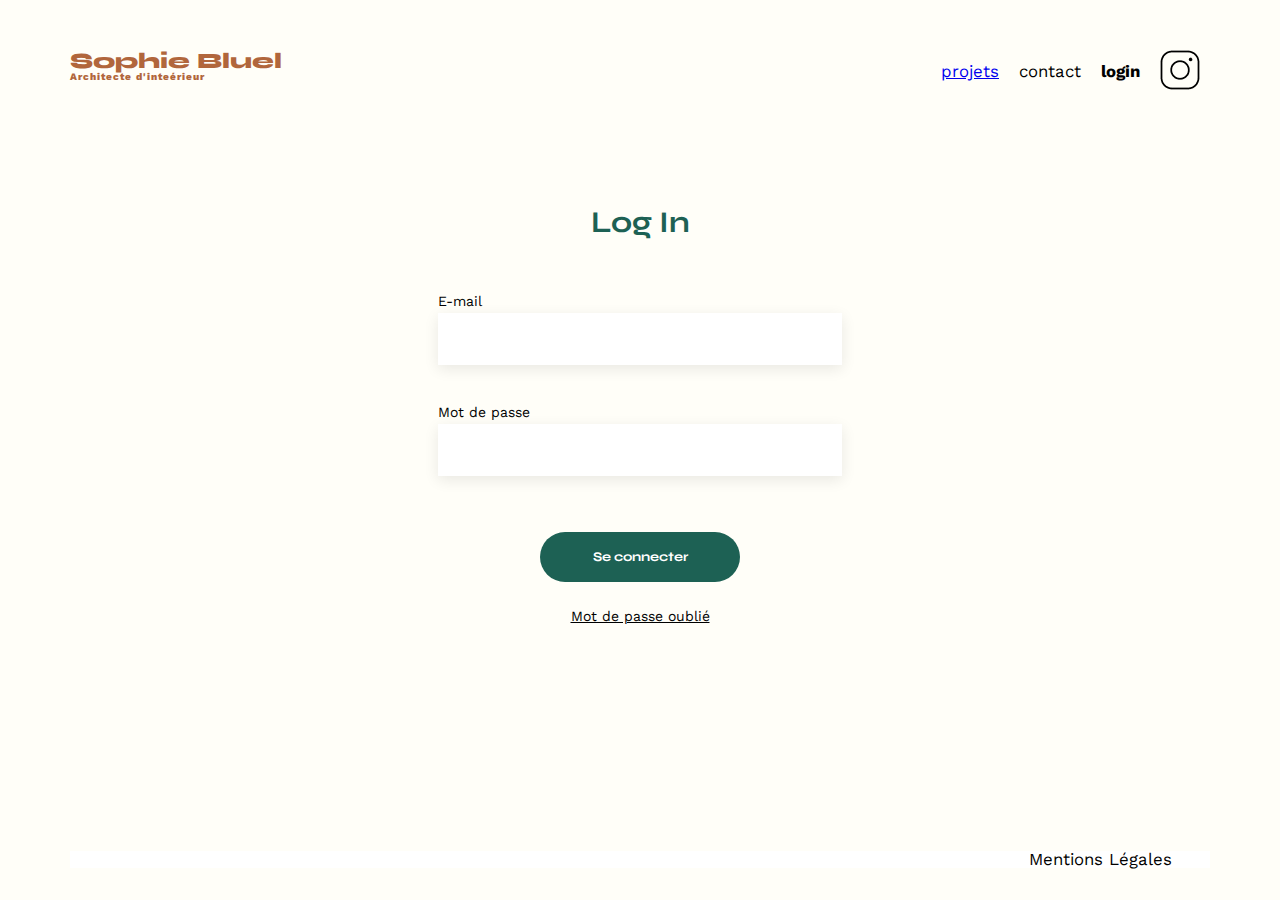
==== pages/login.html @ cee743a5 "Finished version with comments" ====
<!DOCTYPE html>
<html lang="fr">
	<head>
		<meta charset="UTF-8" />
		<title>Sophie Bluel - Architecte d'intérieur</title>
		<meta name="viewport" content="width=device-width, initial-scale=1.0" />
		<link rel="preconnect" href="https://fonts.googleapis.com" />
		<link rel="preconnect" href="https://fonts.gstatic.com" crossorigin />
		<link
			href="https://fonts.googleapis.com/css2?family=Syne:wght@700;800&family=Work+Sans&display=swap"
			rel="stylesheet"
		/>
		<meta name="description" content="" />
		<link rel="stylesheet" href="../assets/style.css" />
	</head>
	<body>
		<header>
			<h1>Sophie Bluel <span>Architecte d'inteérieur</span></h1>
			<nav>
				<ul>
					<li><a href="../index.html">projets</a></li>
					<li>contact</li>
					<li>login</li>
					<li><img src="../assets/icons/instagram.png" alt="Instagram" /></li>
				</ul>
			</nav>
		</header>
		<!------------------ Partie Login ------------------>
		<main class="log">
			<section class="section__log">
				<h2>Log In</h2>
				<form class="form__log" id="loginform">
					<label for="mail__entry">E-mail</label>
					<input type="email" class="mail__entry" name="mail" required />
					<label for="password__entry">Mot de passe</label>
					<input type="password" class="password__entry" name="password" required />
					<input type="submit" value="Se connecter" />
				</form>
				<a href="#">Mot de passe oublié</a>
			</section>
		</main>
		<!------------------ Fin de la partie login ------------------>
		<footer>
			<nav>
				<ul>
					<li>Mentions Légales</li>
				</ul>
			</nav>
		</footer>
		<script src="../js/log.js"></script>
	</body>
</html>
---- assets/style.css ----
/* http://meyerweb.com/eric/tools/css/reset/
   v2.0 | 20110126
   License: none (public domain)
*/

html,
body,
div,
span,
applet,
object,
iframe,
h1,
h2,
h3,
h4,
h5,
h6,
p,
blockquote,
pre,
a,
abbr,
acronym,
address,
big,
cite,
code,
del,
dfn,
em,
img,
ins,
kbd,
q,
s,
samp,
small,
strike,
strong,
sub,
sup,
tt,
var,
b,
u,
i,
center,
dl,
dt,
dd,
ol,
ul,
li,
fieldset,
form,
label,
legend,
table,
caption,
tbody,
tfoot,
thead,
tr,
th,
td,
article,
aside,
canvas,
details,
embed,
figure,
figcaption,
footer,
header,
hgroup,
menu,
nav,
output,
ruby,
section,
summary,
time,
mark,
audio,
video {
	margin: 0;
	padding: 0;
	border: 0;
	font-size: 100%;
	font: inherit;
	vertical-align: baseline;
}
/* HTML5 display-role reset for older browsers */
article,
aside,
details,
figcaption,
figure,
footer,
header,
hgroup,
menu,
nav,
section {
	display: block;
}
body {
	line-height: 1;
}
ol,
ul {
	list-style: none;
}
blockquote,
q {
	quotes: none;
}
blockquote:before,
blockquote:after,
q:before,
q:after {
	content: "";
	content: none;
}
table {
	border-collapse: collapse;
	border-spacing: 0;
}
/** end reset css**/
.onPage {
	font-weight: bold;
	pointer-events: none;
}

body {
	max-width: 1140px;
	margin: auto;
	font-family: "Work Sans";
	font-size: 14px;
	background-color: #fffef8;
}
header {
	display: flex;
	justify-content: space-between;
	margin: 50px 0;
}
section {
	margin: 50px 0;
}

h1 {
	display: flex;
	flex-direction: column;
	font-family: "Syne";
	font-size: 22px;
	font-weight: 800;
	color: #b1663c;
}

h1 > span {
	font-family: "Work Sans";
	font-size: 10px;
	letter-spacing: 0.1em;
}

h2 {
	font-family: "Syne";
	font-weight: 700;
	font-size: 30px;
	color: #1d6154;
}
nav ul {
	display: flex;
	align-items: center;
	list-style-type: none;
}
nav li {
	padding: 0 10px;
	font-size: 1.2em;
}

li:hover {
	color: #b1663c;
}
#introduction {
	display: flex;
	align-items: center;
}
#introduction figure {
	flex: 1;
}
#introduction img {
	display: block;
	margin: auto;
	width: 80%;
	margin-bottom: 5px;
}

#introduction article {
	flex: 1;
}
#introduction h2 {
	margin-bottom: 1em;
}

#introduction p {
	margin-bottom: 0.5em;
}

#portfolio h2 {
	text-align: center;
	margin-bottom: 1em;
}
.categorie {
	display: flex;
	flex-direction: row;
	justify-content: center;
	align-items: center;
}
.categ {
	margin: 0 5px 20px 5px;
	border: 2px solid #1d6154;
	display: flex;
	border-radius: 20px;
}
.categ:hover {
	color: white;
	background-color: #1d6154;
	cursor: pointer;
}
.selected {
	color: white;
	background-color: #1d6154;
}
.categ span {
	margin: auto;
	margin: 10px 20px 10px 20px;
}
.gallery {
	width: 100%;
	display: grid;
	grid-template-columns: 1fr 1fr 1fr;
	grid-column-gap: 20px;
	grid-row-gap: 20px;
}
.hide {
	display: none;
}

.gallery img {
	width: 100%;
}
#contact {
	width: 50%;
	margin: auto;
}
#contact > * {
	text-align: center;
}
#contact h2 {
	margin-bottom: 20px;
}
#contact form {
	text-align: left;
	margin-top: 30px;
	display: flex;
	flex-direction: column;
}

#contact input {
	height: 50px;
	font-size: 1.2em;
	border: none;
	box-shadow: 0px 4px 14px rgba(0, 0, 0, 0.09);
}
#contact label {
	margin: 2em 0 1em 0;
}
#contact textarea {
	border: none;
	box-shadow: 0px 4px 14px rgba(0, 0, 0, 0.09);
}

input[type="submit"] {
	font-family: "Syne";
	font-weight: 700;
	color: white;
	background-color: #1d6154;
	margin: 2em auto;
	width: 180px;
	text-align: center;
	border-radius: 60px;
}
footer {
	background-color: white;
	height: 100%;
	bottom: 0px;
}
footer nav ul {
	display: flex;
	justify-content: flex-end;
	margin: 2em;
}
.section__log {
	margin: 10% 0 20%;
	display: flex;
	flex-direction: column;
	justify-content: center;
	align-items: center;
	height: 100%;
	width: 100%;
}
.section__log a {
	all: unset;
	color: black;
	text-decoration: underline;
	cursor: pointer;
}
.form__log {
	display: flex;
	flex-direction: column;
	height: fit-content;
	width: fit-content;
	margin-top: 5%;
}
.form__log label {
	margin-bottom: 5px;
}
.form__log input[type="submit"] {
	height: 50px;
	border: none;
	cursor: pointer;
	width: 200px;
}
.mail__entry {
	height: 50px;
	font-size: 1.2em;
	border: none;
	box-shadow: 0px 4px 14px rgba(0, 0, 0, 0.09);
	margin-bottom: 40px;
}
.password__entry {
	height: 50px;
	width: 400px;
	font-size: 1.2em;
	border: none;
	box-shadow: 0px 4px 14px rgba(0, 0, 0, 0.09);
	margin-bottom: 30px;
}
.edit_mode {
    display: flex;
    width: 100vw;
  	position: relative;
  	left: calc(-50vw + 50%);
    justify-content: center;
    align-items: center;
    gap: 1%;
    background-color: black;
    height: 60px;
    color: #ffffff;
}
.edit_mode img {
    float: left;
    margin-right: 5px;
}
.publish {
    background-color: white;
    color: black;
    height: 70%;
    width: 200px;
    border-radius: 20px;
    display: flex;
}
.publish span {
    margin: auto;
}

#my_modal {
	display: none;
	width: 100%;
	height: 100%;
	position: fixed;
	left:0;
    top:0;
    right:0;
    bottom:0;
	z-index: 2;
	background-color: rgba(0, 0, 0, 0.192);
}

.modal__content {
	background-color: white;
	box-sizing: border-box;
	margin: auto;
	width: 35%;
	height: 90%;
	border-radius: 20px;
	overflow: auto;
	padding: 10px;
}
.modal__homepage {
	height: 100%;
	align-items: center;
	flex-direction: column;
	margin: 0;
	padding: 0;
}
.modal__homepage__header {
	display: flex;
	justify-content: flex-end;
	width: 90%;
	height: auto;
	margin-top: 2%;
	margin-bottom: 2%;
}
.fa-xmark {
	font-size: 25px;
	cursor: pointer;
}
.js__button{
	background-color: transparent;	
	border: none;
}
.modal__content h2 {
	color: black;
	font-size: 26px;
	text-align: center;
	font-weight: 400;
	font-family: 'Work sans', Courier, monospace;
	margin-bottom: 5%;
}
.modal__homepage__box {
	width: 80%;
}
.modal__gallery__box-wrapper {
	position: relative;
	width: 100%;
	height: 500px;
	padding-bottom: 5%;
  }
  
.modal__gallery__box-wrapper:after {
	content: '';
	display: block;
	border-bottom: 1px solid black;
	position: absolute;
	bottom: 0;
	left: 0;
	right: 0;
  }
.modal__gallery__box{
	width: 100%;
	height: 100%;
	display: grid;
	grid-template-columns: 1fr 1fr 1fr 1fr 1fr;
	grid-row-gap: 5%;
	grid-column-gap: 2%;
	align-content: flex-start;
	overflow: auto;
	scrollbar-width: thin;
}
.modal__gallery__box figure {
	position: relative;
	margin-bottom: 1%;
	height: 140px;
}
.modal__gallery__box figcaption {
	font-size: 12px;
	font-family: 'Work Sans';
}
.modal__gallery__box img {
	width: 100%;
	height: 100%;
	object-fit: cover;
}
.trash__box {
	position: absolute;
	display: flex;
	border: none;
	top: 1px;
	right: 1px;
	background-color: rgba(0, 0, 0,0.7);
	height: 20px;
	width: 20px;
	border-radius: 5px;
	cursor: pointer;
}
.fa-trash-can {
	font-size: 10px;
	margin: auto;
	background-color: white;
	-webkit-background-clip: text;
    -webkit-text-fill-color: transparent;
    -moz-background-clip: text;
}
.fa-arrow-left{
	font-size: 25px;
	cursor: pointer;
}
.moove__box {
	position: absolute;
	display: flex;
	top: 1px;
	right: 22px;
	background-color: rgba(0, 0, 0,0.7);
	height: 20px;
	width: 20px;
	border-radius: 5px;
}
.fa-arrows-up-down-left-right {
	font-size: 10px;
	margin: auto;
	background-color: white;
	-webkit-background-clip: text;
    -webkit-text-fill-color: transparent;
    -moz-background-clip: text;
}
.modal__gallery__actions {
	display: flex;
	width: 100%;
	height: 80px;
	flex-direction: column;
	justify-content: space-between;
	align-items: center;
	padding-top: 5%;
	gap: 5%;
	background-color: #fff;
  }
.add_photo{
	font-size: 14px;
	font-family: 'syne';
	width: 50%;
	color: white;
	padding: 2% 10%;
	border-radius: 20px;
	border: none;
	background-color: #1d6154;
	cursor: pointer;
}
.remove_photo {
	font-size: 14px;
	font-family: 'syne';
	border: none;
	color: #D65353;
	background-color: transparent;
	cursor: pointer;
}

.modal__section__hide{
	display: none;
}

.modal__section__show {
	display: flex;
}

.modal__editproject {
	justify-content: center;
	align-items: center;
	flex-direction: column;
	margin: 0;
	padding: 0;
}
.modal__editproject__header {
	display: flex;
	justify-content: space-between;
	width: 90%;
	margin-top: 2%;
	margin-bottom: 2%;
}
.modal__editproject__box {
	display: flex;
	justify-content: center;
	align-items: center;
	flex-direction: column;
	min-width: 100%;
	
}
.form__addphoto{
	width: 80%;
	display: flex;
	flex-direction: column;
}
.add__photo__box {
	display: flex;
	justify-content: center;
	align-items: center;
	flex-direction: column;
	background-color: #E8F1F7;
	margin-top: 5%;
	position: relative;
	height: 200px;
}
.icon__picture {
	margin: auto;
}
.imported_image{
	height: 200px;
}
.add__photo__box label {
	background-color: #CBD6DC;
	padding: 2% 5%;
	border-radius: 20px;
	margin: 0;
}
#add_file{
	position: absolute;
	top: 0;
	left: 0;
	width: 100%;
	height: 100%;
	z-index: 1;
}
.add__photo__box p {
	font-size: 10px;
	margin: 0;
	padding: 0;
}
.form__addphoto #title_image, #categorie_select {
	background-color: white;
	height: 50px;
	font-size: 1.2em;
	border: none;
	box-shadow: 0px 4px 14px rgba(0, 0, 0, 0.09);
	margin-bottom: 30px;
}
.label__titleimage{
	margin: 5% 0 2% 0;
}
.label__categorieimage{
	margin: 2% 0 2% 0;
}
.form__addphoto::after{
	content: '';
	border-bottom: 1px solid rgba(0, 0, 0, 0.479);
	display: block;
	margin-top: 5%;
	margin-bottom: 5%;
}
.button__addphoto_confirm {
	font-size: 14px;
	font-family: 'syne';
	background-color: #1d6154;
	color: white;
	border: none;
	width: 50%;
	border-radius: 20px;
	padding: 2% 0;
}
.button__addphoto_confirm:disabled{
	background-color: #A7A7A7;
}

.confirm {
	width: 100%;
	text-align: center;
	font-family: 'syne';
	justify-content: center;
	margin-bottom: 1%;
	padding: 2% 0;
}

.positive{
	color: #fff;
	background-color: #239983;
}
.negative{
	color: #fff;
	background-color: #7a2424;
}
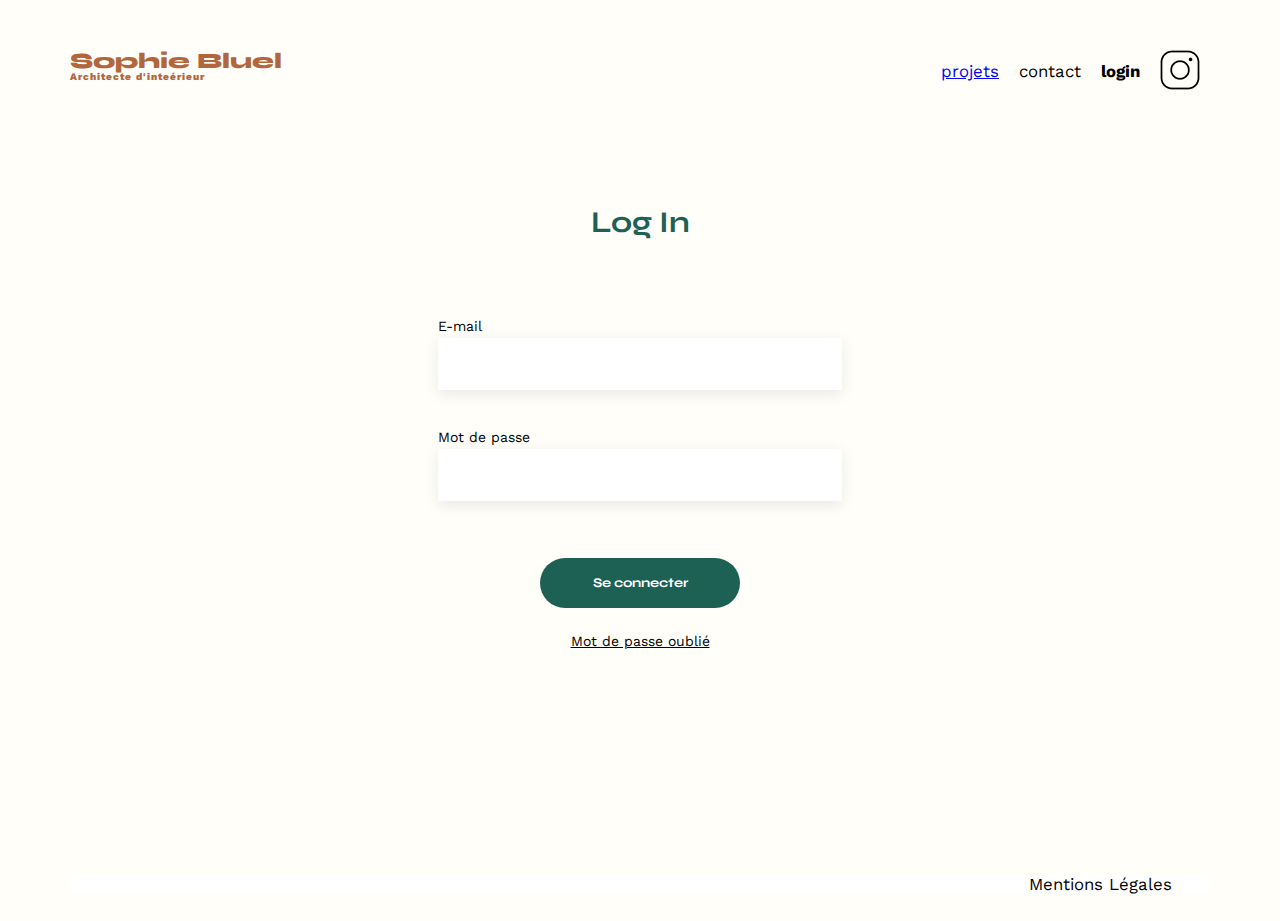
==== commit aa1e3cf2: "add comment, optimization code, best error message" ====
--- a/pages/login.html
+++ b/pages/login.html
@@ -29,6 +29,7 @@
 		<main class="log">
 			<section class="section__log">
 				<h2>Log In</h2>
+				<p class="confirm" id="login__error">&nbsp;</p>
 				<form class="form__log" id="loginform">
 					<label for="mail__entry">E-mail</label>
 					<input type="email" class="mail__entry" name="mail" required />
--- a/assets/style.css
+++ b/assets/style.css
@@ -322,7 +322,6 @@
 	flex-direction: column;
 	height: fit-content;
 	width: fit-content;
-	margin-top: 5%;
 }
 .form__log label {
 	margin-bottom: 5px;
@@ -588,7 +587,7 @@
 	align-items: center;
 	flex-direction: column;
 	background-color: #E8F1F7;
-	margin-top: 5%;
+	/* margin-top: 5%; */
 	position: relative;
 	height: 200px;
 }
@@ -658,6 +657,7 @@
 	font-family: 'syne';
 	justify-content: center;
 	margin-bottom: 1%;
+	margin-top: 1%;
 	padding: 2% 0;
 }
 
@@ -668,4 +668,11 @@
 .negative{
 	color: #fff;
 	background-color: #7a2424;
+}
+
+.show {
+	opacity: 1;
+}
+.hide {
+	opacity: 0;
 }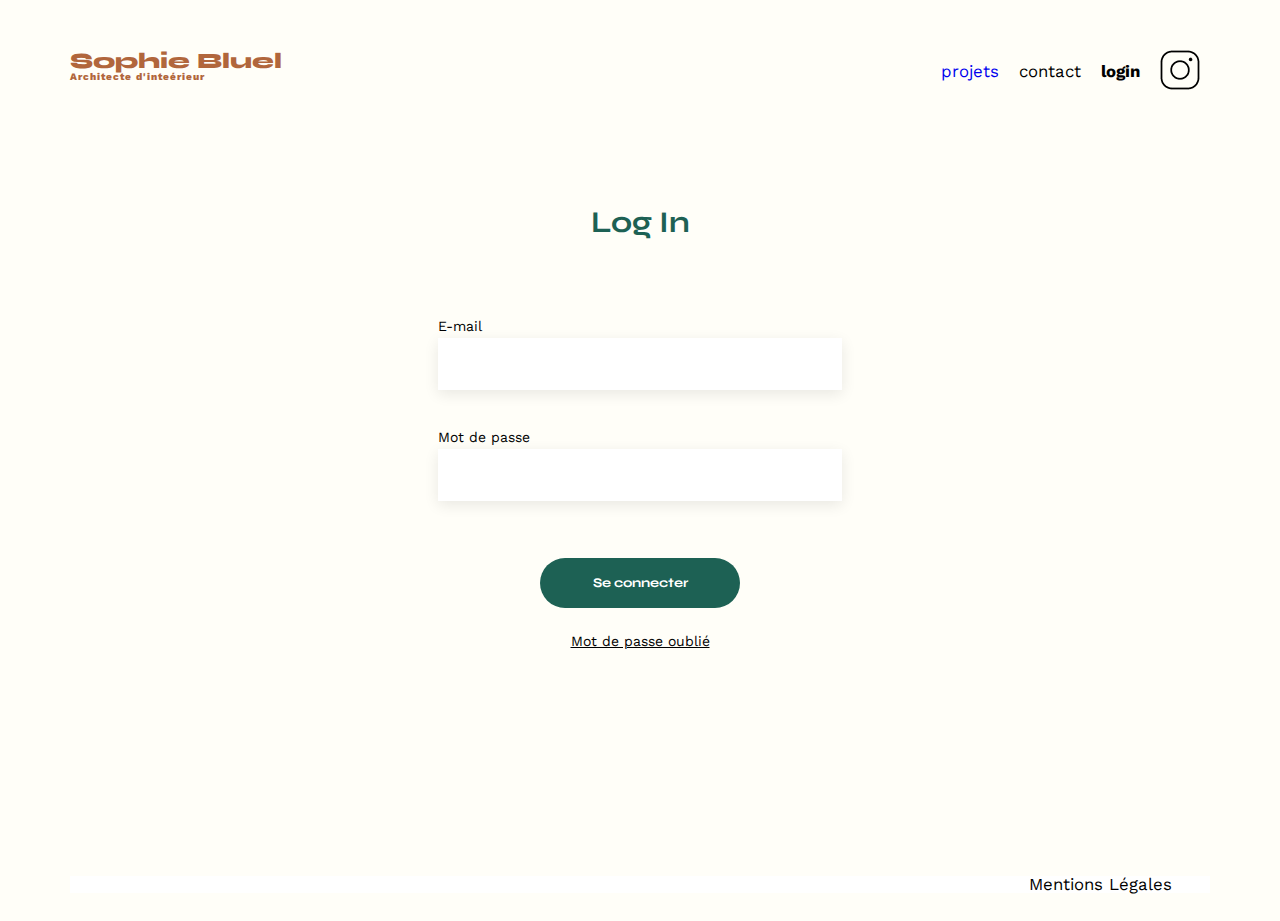
==== commit d05d5574: "bux fixe & fetchcall variable added" ====
--- a/pages/login.html
+++ b/pages/login.html
@@ -48,6 +48,7 @@
 				</ul>
 			</nav>
 		</footer>
-		<script src="../js/log.js"></script>
+		<script type="module" src="./js/api.js"></script>
+		<script type="module" src="../js/log.js"></script>
 	</body>
 </html>
--- a/assets/style.css
+++ b/assets/style.css
@@ -179,7 +179,9 @@
 	padding: 0 10px;
 	font-size: 1.2em;
 }
-
+nav li a {
+	text-decoration: none;
+}
 li:hover {
 	color: #b1663c;
 }
@@ -587,7 +589,6 @@
 	align-items: center;
 	flex-direction: column;
 	background-color: #E8F1F7;
-	/* margin-top: 5%; */
 	position: relative;
 	height: 200px;
 }
